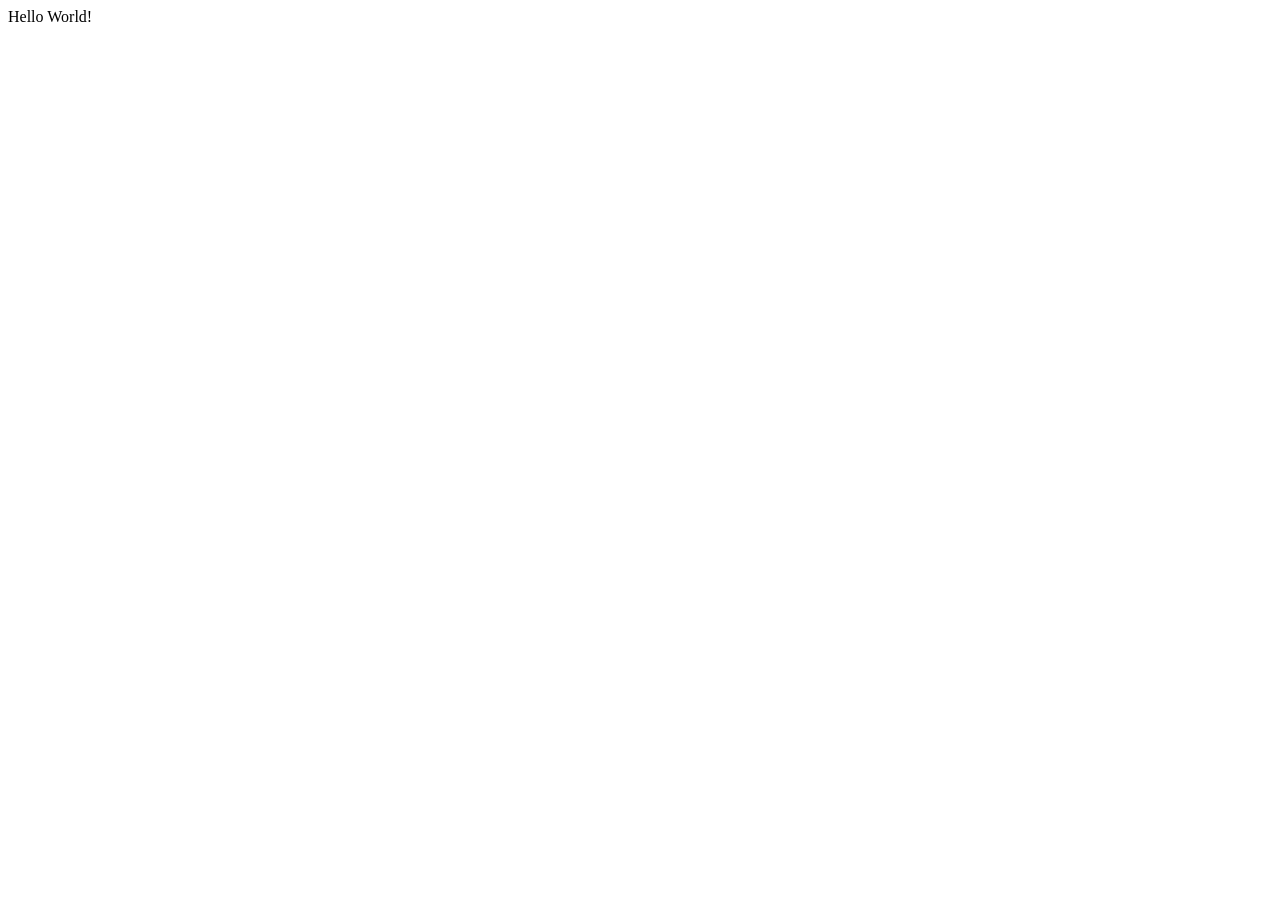
==== index.html @ c51a816c "initial project structure" ====
<!doctype html>
<html lang="en">
  <head>
    <meta charset="UTF-8" />
    <meta name="viewport" content="width=device-width, initial-scale=1.0" />
    <title>Final Project</title>
    <link rel="stylesheet" href="./src/css/style.css" />
  </head>
  <body>
    Hello World!

    <script src="./src/js/index.js"></script>
  </body>
</html>
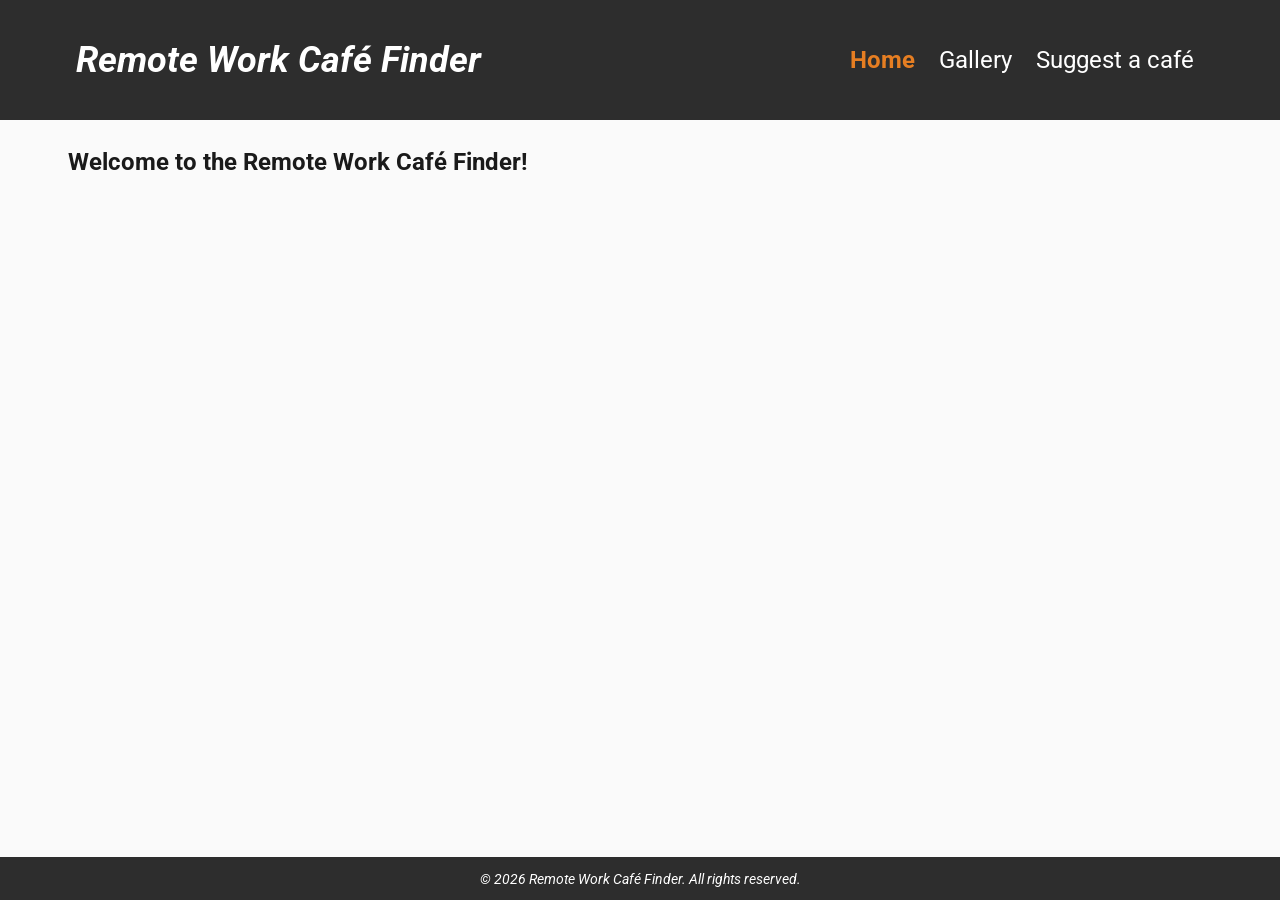
==== commit 9033cd8a: "style: import Roboto font, and add basic css styles fro reset, color variables, layout, and appearan" ====
--- a/index.html
+++ b/index.html
@@ -3,11 +3,49 @@
   <head>
     <meta charset="UTF-8" />
     <meta name="viewport" content="width=device-width, initial-scale=1.0" />
-    <title>Final Project</title>
-    <link rel="stylesheet" href="./src/css/style.css" />
+    <title>Remote Work Café Finder</title>
+    <link rel="preconnect" href="https://fonts.googleapis.com" />
+    <link rel="preconnect" href="https://fonts.gstatic.com" crossorigin />
+    <link
+      href="https://fonts.googleapis.com/css2?family=Roboto:wght@400;500;700&display=swap"
+      rel="stylesheet"
+    />
+    <link rel="stylesheet" href="./src/css/base.css" />
+    <link rel="stylesheet" href="./src/css/typography.css" />
+    <link rel="stylesheet" href="./src/css/layout.css" />
+    <link rel="stylesheet" href="./src/css/appearance.css" />
   </head>
   <body>
-    Hello World!
+    <header>
+      <div class="container">
+        <h1><i class="title-lg">Remote Work Café Finder</i></h1>
+        <nav>
+          <ul>
+            <li>
+              <a href="#" class="nav-link nav-link-active text-lg">Home</a>
+            </li>
+            <li>
+              <a href="./gallery.html" class="nav-link text-lg">Gallery</a>
+            </li>
+            <li>
+              <a href="./form.html" class="nav-link text-lg">Suggest a café</a>
+            </li>
+          </ul>
+        </nav>
+      </div>
+    </header>
+    <main>
+      <div class="container">
+        <h2>Welcome to the Remote Work Café Finder!</h2>
+      </div>
+    </main>
+    <footer>
+      <p>
+        <i class="text-sm">
+          &copy; 2026 Remote Work Café Finder. All rights reserved.
+        </i>
+      </p>
+    </footer>
 
     <script src="./src/js/index.js"></script>
   </body>
--- a/src/css/base.css
+++ b/src/css/base.css
@@ -0,0 +1,44 @@
+:root {
+  --primary-color: #2d2d2d;
+  --secondary-color: #f0f0f0;
+  --accent-color: #e67e22;
+  --dark-text: #1a1a1a;
+  --light-text: #ffffff;
+  --background-color: #fafafa;
+  --success-color: #27ae60;
+  --error-color: #e74c3c;
+}
+
+* {
+  margin: 0;
+  padding: 0;
+  box-sizing: border-box;
+}
+ul,
+ol {
+  list-style: none;
+}
+a {
+  color: inherit;
+  text-decoration: none;
+}
+button {
+  background: none;
+  border: none;
+  cursor: pointer;
+}
+img {
+  max-width: 100%;
+  height: auto;
+  display: block;
+}
+
+html {
+  height: 100dvh;
+}
+body {
+  background-color: var(--background-color);
+  color: var(--dark-text);
+  font-family: "Roboto", sans-serif;
+  min-height: 100dvh;
+}
--- a/src/css/typography.css
+++ b/src/css/typography.css
@@ -0,0 +1,10 @@
+.title-lg {
+  font-size: 2.25rem;
+}
+
+.text-lg {
+  font-size: 1.5rem;
+}
+.text-sm {
+  font-size: 0.875rem;
+}
--- a/src/css/layout.css
+++ b/src/css/layout.css
@@ -0,0 +1,38 @@
+body {
+  display: flex;
+  flex-direction: column;
+}
+
+main {
+  flex-grow: 1;
+}
+
+.container {
+  max-width: 1200px;
+  height: 100%;
+  margin: 0 auto;
+  padding: 28px;
+}
+
+header .container {
+  padding: 36px;
+  display: flex;
+  flex-wrap: wrap;
+  justify-content: space-between;
+  align-items: center;
+  gap: 8px;
+}
+
+nav ul {
+  display: flex;
+  flex-wrap: wrap;
+  justify-content: center;
+  gap: 4px;
+}
+nav ul li {
+  margin: 12px;
+}
+
+footer {
+  padding: 12px;
+}
--- a/src/css/appearance.css
+++ b/src/css/appearance.css
@@ -0,0 +1,23 @@
+header {
+  background-color: var(--primary-color);
+  color: var(--light-text);
+  text-align: center;
+}
+
+nav ul li {
+  margin: 10px;
+}
+
+.nav-link:hover {
+  color: var(--accent-color);
+}
+.nav-link-active {
+  color: var(--accent-color);
+  font-weight: bold;
+}
+
+footer {
+  background-color: var(--primary-color);
+  color: var(--light-text);
+  text-align: center;
+}
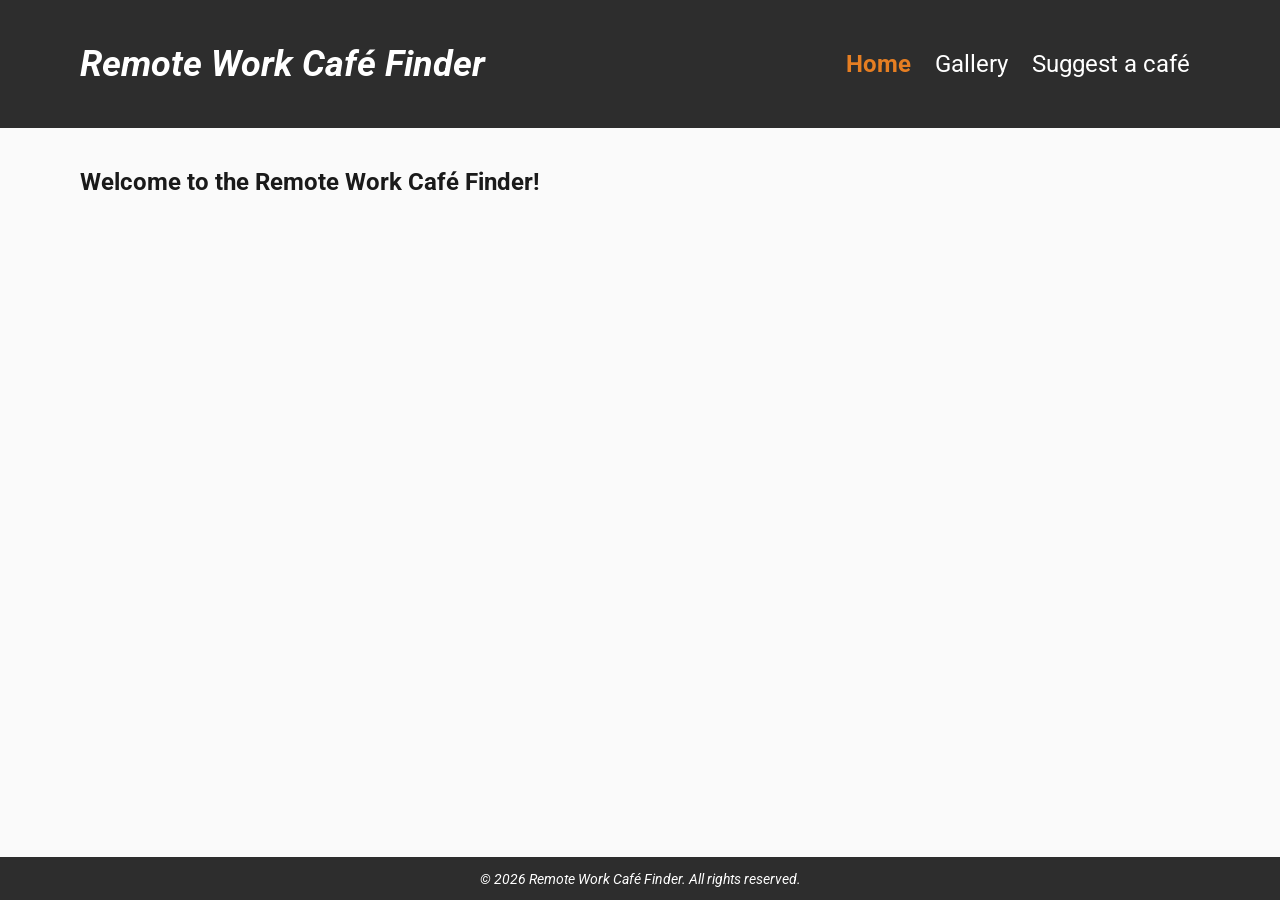
==== commit 3b754581: "style: add gallery and weather widget styles and responsiveness (Closes #14)" ====
--- a/index.html
+++ b/index.html
@@ -18,7 +18,7 @@
   <body>
     <header>
       <div class="container">
-        <h1><i class="title-lg">Remote Work Café Finder</i></h1>
+        <h1><i class="title-xl">Remote Work Café Finder</i></h1>
         <nav>
           <ul>
             <li>
--- a/src/css/base.css
+++ b/src/css/base.css
@@ -7,6 +7,13 @@
   --background-color: #fafafa;
   --success-color: #27ae60;
   --error-color: #e74c3c;
+  --feature-wifi-color: green;
+  --feature-quiet-color: teal;
+  --feature-cozy-color: blue;
+  --feature-outlets-color: purple;
+  --feature-dog-friendly-color: orange;
+  --feature-coffee-and-beer-color: brown;
+  --feature-spacious-color: magenta;
 }
 
 * {
--- a/src/css/typography.css
+++ b/src/css/typography.css
@@ -1,10 +1,54 @@
+.title-xl {
+  font-size: 2rem;
+}
 .title-lg {
-  font-size: 2.25rem;
+  font-size: 1.75rem;
+  margin-bottom: 12px;
+}
+.title-md {
+  font-size: 1.5rem;
+}
+.title-sm {
+  font-size: 1.25rem;
+  margin-bottom: 8px;
 }
 
 .text-lg {
-  font-size: 1.5rem;
+  font-size: 1.25rem;
+}
+.text-cursive {
+  font-size: 1rem;
+  font-style: italic;
 }
 .text-sm {
   font-size: 0.875rem;
 }
+
+@media (min-width: 480px) {
+  .title {
+    margin-bottom: 20px;
+  }
+}
+@media (min-width: 768px) {
+  .title-xl {
+    font-size: 2.25rem;
+  }
+  .title {
+    font-size: 2rem;
+    margin-bottom: 32px;
+  }
+  .title-md {
+    font-size: 1.75rem;
+  }
+  .title-sm {
+    font-size: 1.5rem;
+    margin-bottom: 12px;
+  }
+
+  .text-lg {
+    font-size: 1.5rem;
+  }
+  .text-cursive {
+    font-size: 1.125rem;
+  }
+}
--- a/src/css/layout.css
+++ b/src/css/layout.css
@@ -11,11 +11,11 @@
   max-width: 1200px;
   height: 100%;
   margin: 0 auto;
-  padding: 28px;
+  padding: 16px;
 }
 
 header .container {
-  padding: 36px;
+  padding: 16px;
   display: flex;
   flex-wrap: wrap;
   justify-content: space-between;
@@ -36,3 +36,121 @@
 footer {
   padding: 12px;
 }
+
+.flex-wrap {
+  display: flex;
+  flex-wrap: wrap;
+  align-items: center;
+  gap: 12px;
+}
+
+.section {
+  display: flex;
+  flex-direction: column;
+  gap: 16px;
+  padding: 16px;
+}
+
+.gallery {
+  display: grid;
+  grid-template-columns: 1fr;
+  gap: 16px;
+}
+
+.gallery-controls {
+  display: flex;
+  flex-wrap: wrap;
+  justify-content: space-between;
+  align-items: center;
+  gap: 20px;
+}
+.search-input {
+  padding: 8px;
+}
+.button {
+  padding: 8px 16px;
+}
+.gallery-card-cover {
+  display: grid;
+}
+.gallery-card-cover figure,
+span {
+  grid-row: 1;
+  grid-column: 1;
+}
+.rating {
+  margin: 12px;
+  padding: 8px;
+}
+.gallery-image {
+  max-width: 100%;
+  min-width: 0;
+  height: auto;
+  object-fit: cover;
+  border-top-left-radius: 8px;
+  border-top-right-radius: 8px;
+}
+.gallery-card-content {
+  display: flex;
+  flex-direction: column;
+  gap: 4px;
+  padding: 12px;
+}
+.gallery-card-bottom {
+  display: flex;
+  flex-wrap: wrap;
+  justify-content: space-between;
+  align-items: center;
+  gap: 12px;
+  padding: 12px;
+}
+.gallery-feature-container {
+  display: flex;
+  flex-wrap: wrap;
+  gap: 6px;
+}
+.feature {
+  padding: 6px;
+}
+
+@media (min-width: 480px) {
+  header .container {
+    padding: 24px;
+  }
+  .container {
+    padding: 24px;
+  }
+  .section {
+    padding: 24px;
+  }
+  .gallery {
+    gap: 24px;
+  }
+}
+
+@media (min-width: 768px) {
+  header .container {
+    padding: 40px;
+  }
+
+  .container {
+    padding: 40px;
+  }
+
+  .section {
+    padding: 36px;
+    gap: 24px;
+  }
+
+  .gallery {
+    grid-template-columns: repeat(2, 1fr);
+    gap: 32px;
+  }
+  .gallery-card-content {
+    gap: 8px;
+    padding: 20px;
+  }
+  .gallery-card-bottom {
+    padding: 20px;
+  }
+}
--- a/src/css/appearance.css
+++ b/src/css/appearance.css
@@ -21,3 +21,119 @@
   color: var(--light-text);
   text-align: center;
 }
+
+.primary-color {
+  color: var(--primary-color);
+}
+.accent-color {
+  color: var(--accent-color);
+}
+
+.section {
+  border: 2px solid var(--primary-color);
+  border-radius: 20px;
+  box-shadow: 0 4px 8px var(--primary-color);
+}
+.search-input {
+  border: 1px solid var(--primary-color);
+  border-radius: 4px;
+  box-shadow: 0 1px 2px var(--primary-color);
+}
+.button {
+  color: var(--accent-color);
+  border: 2px solid var(--accent-color);
+  border-radius: 4px;
+  box-shadow: 0 2px 4px var(--accent-color);
+  font-weight: bold;
+  cursor: pointer;
+}
+.button:active {
+  translate: 1px 1px;
+}
+
+.gallery-card {
+  border: 1px solid var(--primary-color);
+  border-radius: 8px;
+  box-shadow: 0 2px 4px var(--primary-color);
+}
+.rating {
+  width: min-content;
+  height: min-content;
+  background-color: color-mix(in srgb, var(--accent-color), transparent 40%);
+  border: 2px solid var(--accent-color);
+  color: var(--light-text);
+  border-radius: 4px;
+}
+.feature {
+  border-radius: 4px;
+}
+.feature-wifi {
+  background-color: color-mix(
+    in srgb,
+    var(--feature-wifi-color),
+    transparent 70%
+  );
+  border: 2px solid var(--feature-wifi-color);
+  color: var(--feature-wifi-color);
+  box-shadow: 0 1px 2px var(--feature-wifi-color);
+}
+.feature-quiet {
+  background-color: color-mix(
+    in srgb,
+    var(--feature-quiet-color),
+    transparent 70%
+  );
+  border: 2px solid var(--feature-quiet-color);
+  color: var(--feature-quiet-color);
+  box-shadow: 0 1px 2px var(--feature-quiet-color);
+}
+.feature-cozy {
+  background-color: color-mix(
+    in srgb,
+    var(--feature-cozy-color),
+    transparent 70%
+  );
+  border: 2px solid var(--feature-cozy-color);
+  color: var(--feature-cozy-color);
+  box-shadow: 0 1px 2px var(--feature-cozy-color);
+}
+.feature-outlets {
+  background-color: color-mix(
+    in srgb,
+    var(--feature-outlets-color),
+    transparent 70%
+  );
+  border: 2px solid var(--feature-outlets-color);
+  color: var(--feature-outlets-color);
+  box-shadow: 0 1px 2px var(--feature-outlets-color);
+}
+.feature-dog-friendly {
+  background-color: color-mix(
+    in srgb,
+    var(--feature-dog-friendly-color),
+    transparent 70%
+  );
+  border: 2px solid var(--feature-dog-friendly-color);
+  color: var(--feature-dog-friendly-color);
+  box-shadow: 0 1px 2px var(--feature-dog-friendly-color);
+}
+.feature-coffee-and-beer {
+  background-color: color-mix(
+    in srgb,
+    var(--feature-coffee-and-beer-color),
+    transparent 70%
+  );
+  border: 2px solid var(--feature-coffee-and-beer-color);
+  color: var(--feature-coffee-and-beer-color);
+  box-shadow: 0 1px 2px var(--feature-coffee-and-beer-color);
+}
+.feature-spacious {
+  background-color: color-mix(
+    in srgb,
+    var(--feature-spacious-color),
+    transparent 70%
+  );
+  border: 2px solid var(--feature-spacious-color);
+  color: var(--feature-spacious-color);
+  box-shadow: 0 1px 2px var(--feature-spacious-color);
+}
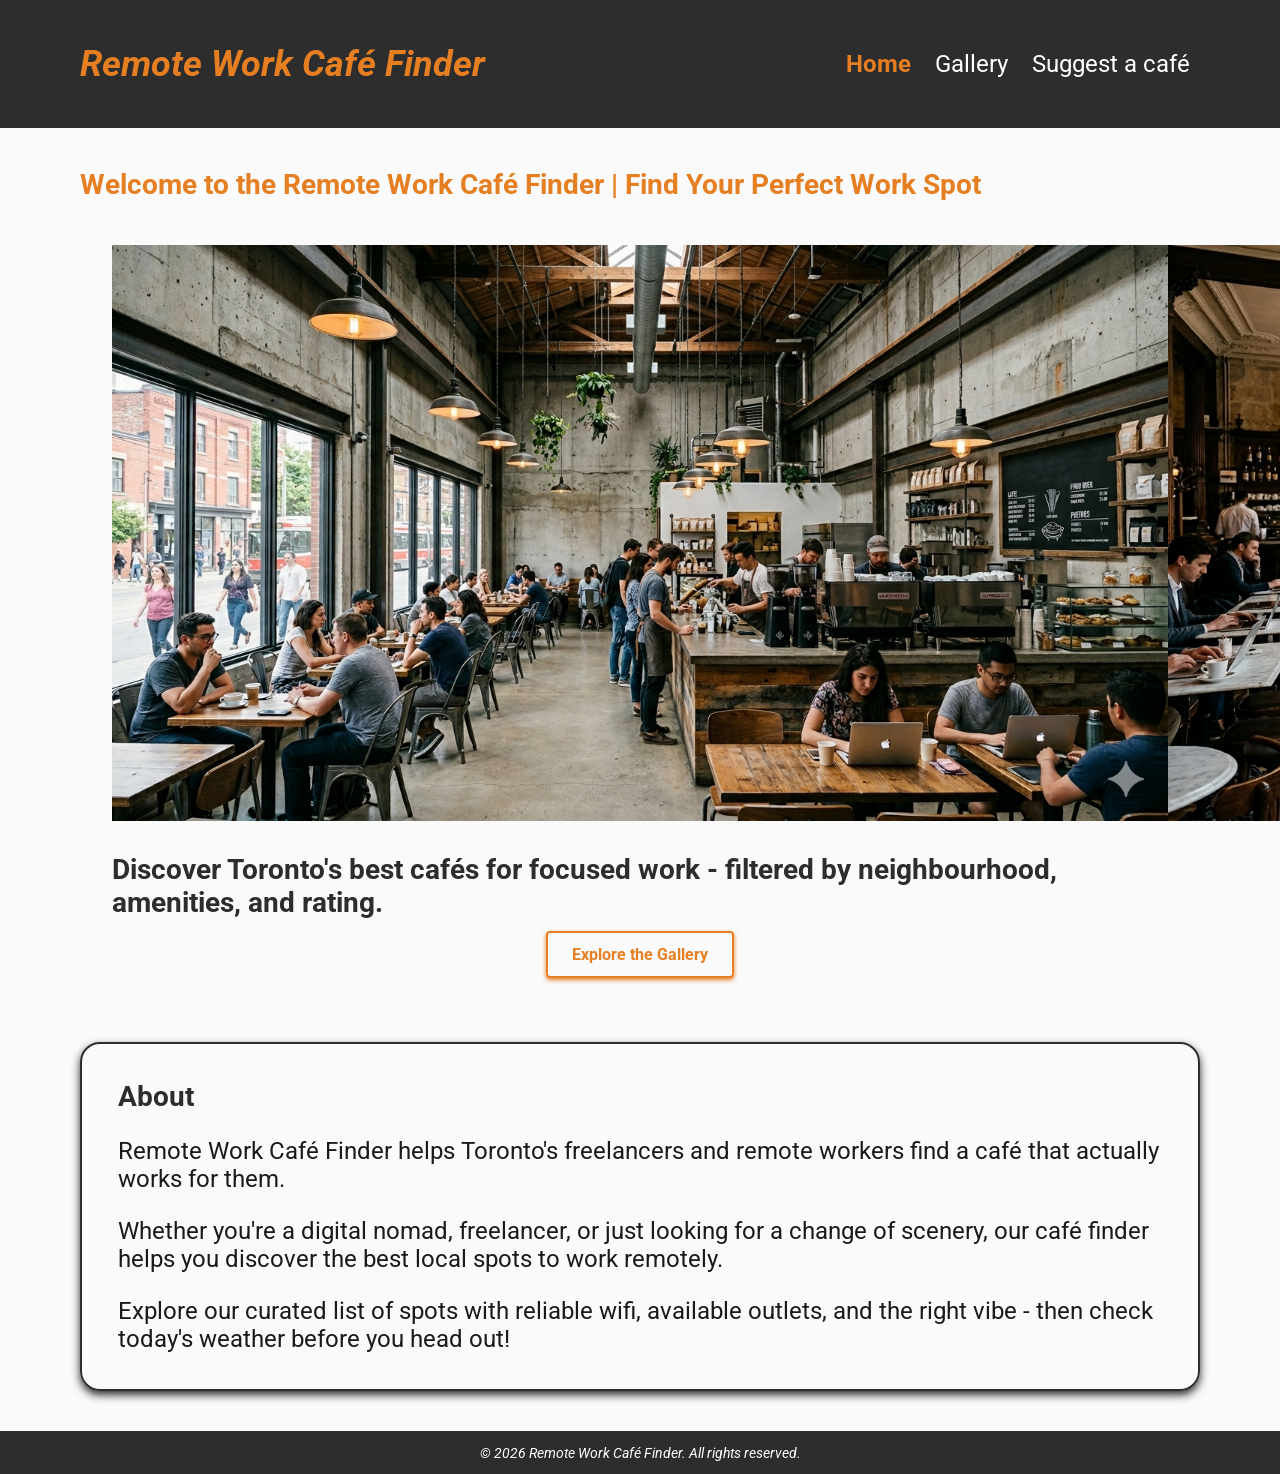
==== commit 8e53fb0f: "feat: add Home page content (Closes #) Co-authored-by: Copilot <copilot@github.com>" ====
--- a/index.html
+++ b/index.html
@@ -18,7 +18,7 @@
   <body>
     <header>
       <div class="container">
-        <h1><i class="title-xl">Remote Work Café Finder</i></h1>
+        <h1><i class="title-xl accent-color">Remote Work Café Finder</i></h1>
         <nav>
           <ul>
             <li>
@@ -36,7 +36,53 @@
     </header>
     <main>
       <div class="container">
-        <h2>Welcome to the Remote Work Café Finder!</h2>
+        <h2 class="title-lg accent-color">
+          Welcome to the Remote Work Café Finder | Find Your Perfect Work Spot
+        </h2>
+        <section class="hero-section">
+          <div class="hero-ticker" aria-label="Café image ticker">
+            <div class="ticker-track">
+              <img src="/assets/images/pilot-coffee.png" alt="Pilot Coffee" />
+              <img src="/assets/images/dineen-coffee.png" alt="Dineen Coffee" />
+              <img
+                src="/assets/images/jimmys-coffee.png"
+                alt="Jimmy's Coffee"
+              />
+              <img src="/assets/images/boxcar-social.png" alt="Boxcar Social" />
+              <img src="/assets/images/dark-horse.png" alt="Dark Horse" />
+              <img
+                src="/assets/images/rooster-coffee.png"
+                alt="Rooster Coffee"
+              />
+            </div>
+          </div>
+          <div class="hero-content">
+            <h3 class="title-md primary-color">
+              Discover Toronto's best cafés for focused work - filtered by
+              neighbourhood, amenities, and rating.
+            </h3>
+            <a href="./gallery.html" class="button text-lg"
+              >Explore the Gallery</a
+            >
+          </div>
+        </section>
+        <section class="section">
+          <h3 class="title-md primary-color">About</h3>
+          <p class="text-lg">
+            Remote Work Café Finder helps Toronto's freelancers and remote
+            workers find a café that actually works for them.
+          </p>
+          <p class="text-lg">
+            Whether you're a digital nomad, freelancer, or just looking for a
+            change of scenery, our café finder helps you discover the best local
+            spots to work remotely.
+          </p>
+          <p class="text-lg">
+            Explore our curated list of spots with reliable wifi, available
+            outlets, and the right vibe - then check today's weather before you
+            head out!
+          </p>
+        </section>
       </div>
     </main>
     <footer>
--- a/src/css/base.css
+++ b/src/css/base.css
@@ -5,6 +5,7 @@
   --dark-text: #1a1a1a;
   --light-text: #ffffff;
   --background-color: #fafafa;
+  --field-background-color: #ffffff;
   --success-color: #27ae60;
   --error-color: #e74c3c;
   --feature-wifi-color: green;
@@ -39,6 +40,10 @@
   height: auto;
   display: block;
 }
+select,
+::picker(select) {
+  appearance: base-select;
+}
 
 html {
   height: 100dvh;
--- a/src/css/layout.css
+++ b/src/css/layout.css
@@ -37,9 +37,36 @@
   padding: 12px;
 }
 
+.success-message {
+  padding: 12px;
+}
+.form-error {
+  padding: 8px;
+}
 .flex-wrap {
   display: flex;
   flex-wrap: wrap;
+  align-items: center;
+  gap: 12px;
+}
+.text-field {
+  padding: 8px;
+}
+
+.hero-section {
+  display: flex;
+  flex-direction: column;
+  align-items: center;
+  gap: 16px;
+  padding: 16px;
+  margin-bottom: 16px;
+}
+.ticker-track {
+  display: flex;
+}
+.hero-content {
+  display: flex;
+  flex-direction: column;
   align-items: center;
   gap: 12px;
 }
@@ -63,9 +90,6 @@
   justify-content: space-between;
   align-items: center;
   gap: 20px;
-}
-.search-input {
-  padding: 8px;
 }
 .button {
   padding: 8px 16px;
@@ -113,6 +137,33 @@
   padding: 6px;
 }
 
+.form-header {
+  justify-content: space-between;
+}
+.form {
+  display: flex;
+  flex-direction: column;
+  gap: 8px;
+}
+
+.form-group {
+  display: flex;
+  flex-direction: column;
+  gap: 4px;
+}
+.form-buttons {
+  display: flex;
+  flex-direction: column;
+  gap: 10px;
+}
+
+#cafe-features {
+  height: auto;
+}
+#cafe-features option {
+  padding: 8px;
+}
+
 @media (min-width: 480px) {
   header .container {
     padding: 24px;
@@ -120,11 +171,25 @@
   .container {
     padding: 24px;
   }
+  .hero-section {
+    gap: 24px;
+    padding: 24px;
+    margin-bottom: 24px;
+  }
   .section {
     padding: 24px;
   }
   .gallery {
     gap: 24px;
+  }
+
+  .form {
+    margin: 0 16px;
+  }
+  .form-buttons {
+    flex-direction: row;
+    justify-content: flex-end;
+    gap: 16px;
   }
 }
 
@@ -142,6 +207,12 @@
     gap: 24px;
   }
 
+  .hero-section {
+    gap: 32px;
+    padding: 32px;
+    margin-bottom: 32px;
+  }
+
   .gallery {
     grid-template-columns: repeat(2, 1fr);
     gap: 32px;
@@ -153,4 +224,34 @@
   .gallery-card-bottom {
     padding: 20px;
   }
-}
+
+  .form-header {
+    gap: 16px;
+  }
+  .form {
+    margin: 0 32px;
+    gap: 16px;
+  }
+  .form-group {
+    display: grid;
+    grid-template-columns: 1fr 5fr;
+    gap: 16px;
+  }
+  .form-error {
+    grid-column: 1 / 3;
+  }
+
+  .success-message {
+    padding: 16px;
+  }
+  .form-error {
+    padding: 12px;
+  }
+
+  .text-field {
+    padding: 12px;
+  }
+  .button {
+    padding: 12px 24px;
+  }
+}
--- a/src/css/appearance.css
+++ b/src/css/appearance.css
@@ -28,22 +28,26 @@
 .accent-color {
   color: var(--accent-color);
 }
+.text-field {
+  font-family: inherit;
+  font-size: 1rem;
+  background-color: var(--field-background-color);
+  border: 1px solid var(--primary-color);
+  border-radius: 4px;
+  box-shadow: 0 1px 2px var(--primary-color);
+}
 
 .section {
   border: 2px solid var(--primary-color);
   border-radius: 20px;
   box-shadow: 0 4px 8px var(--primary-color);
 }
-.search-input {
-  border: 1px solid var(--primary-color);
-  border-radius: 4px;
-  box-shadow: 0 1px 2px var(--primary-color);
-}
 .button {
   color: var(--accent-color);
   border: 2px solid var(--accent-color);
   border-radius: 4px;
   box-shadow: 0 2px 4px var(--accent-color);
+  font-size: 0.875rem;
   font-weight: bold;
   cursor: pointer;
 }
@@ -137,3 +141,43 @@
   color: var(--feature-spacious-color);
   box-shadow: 0 1px 2px var(--feature-spacious-color);
 }
+
+#cafe-form label {
+  font-weight: bold;
+}
+#cafe-features option:checked {
+  color: var(--accent-color);
+  font-weight: bold;
+}
+#cafe-features option:hover {
+  color: var(--light-text);
+  background-color: color-mix(in srgb, var(--accent-color), transparent 25%);
+  font-weight: bold;
+  border-radius: 8px;
+}
+#cafe-features option::checkmark {
+  color: var(--accent-color);
+  font-weight: 900;
+}
+
+.success-message {
+  color: var(--success-color);
+  background-color: color-mix(in srgb, var(--success-color), transparent 80%);
+  border-radius: 12px;
+  font-weight: bold;
+}
+.form-error {
+  color: var(--error-color);
+  background-color: color-mix(in srgb, var(--error-color), transparent 80%);
+  border-radius: 8px;
+  font-size: 0.875rem;
+}
+.form-error::before {
+  content: "⚠ ";
+}
+
+@media (min-width: 768px) {
+  .button {
+    font-size: 1rem;
+  }
+}
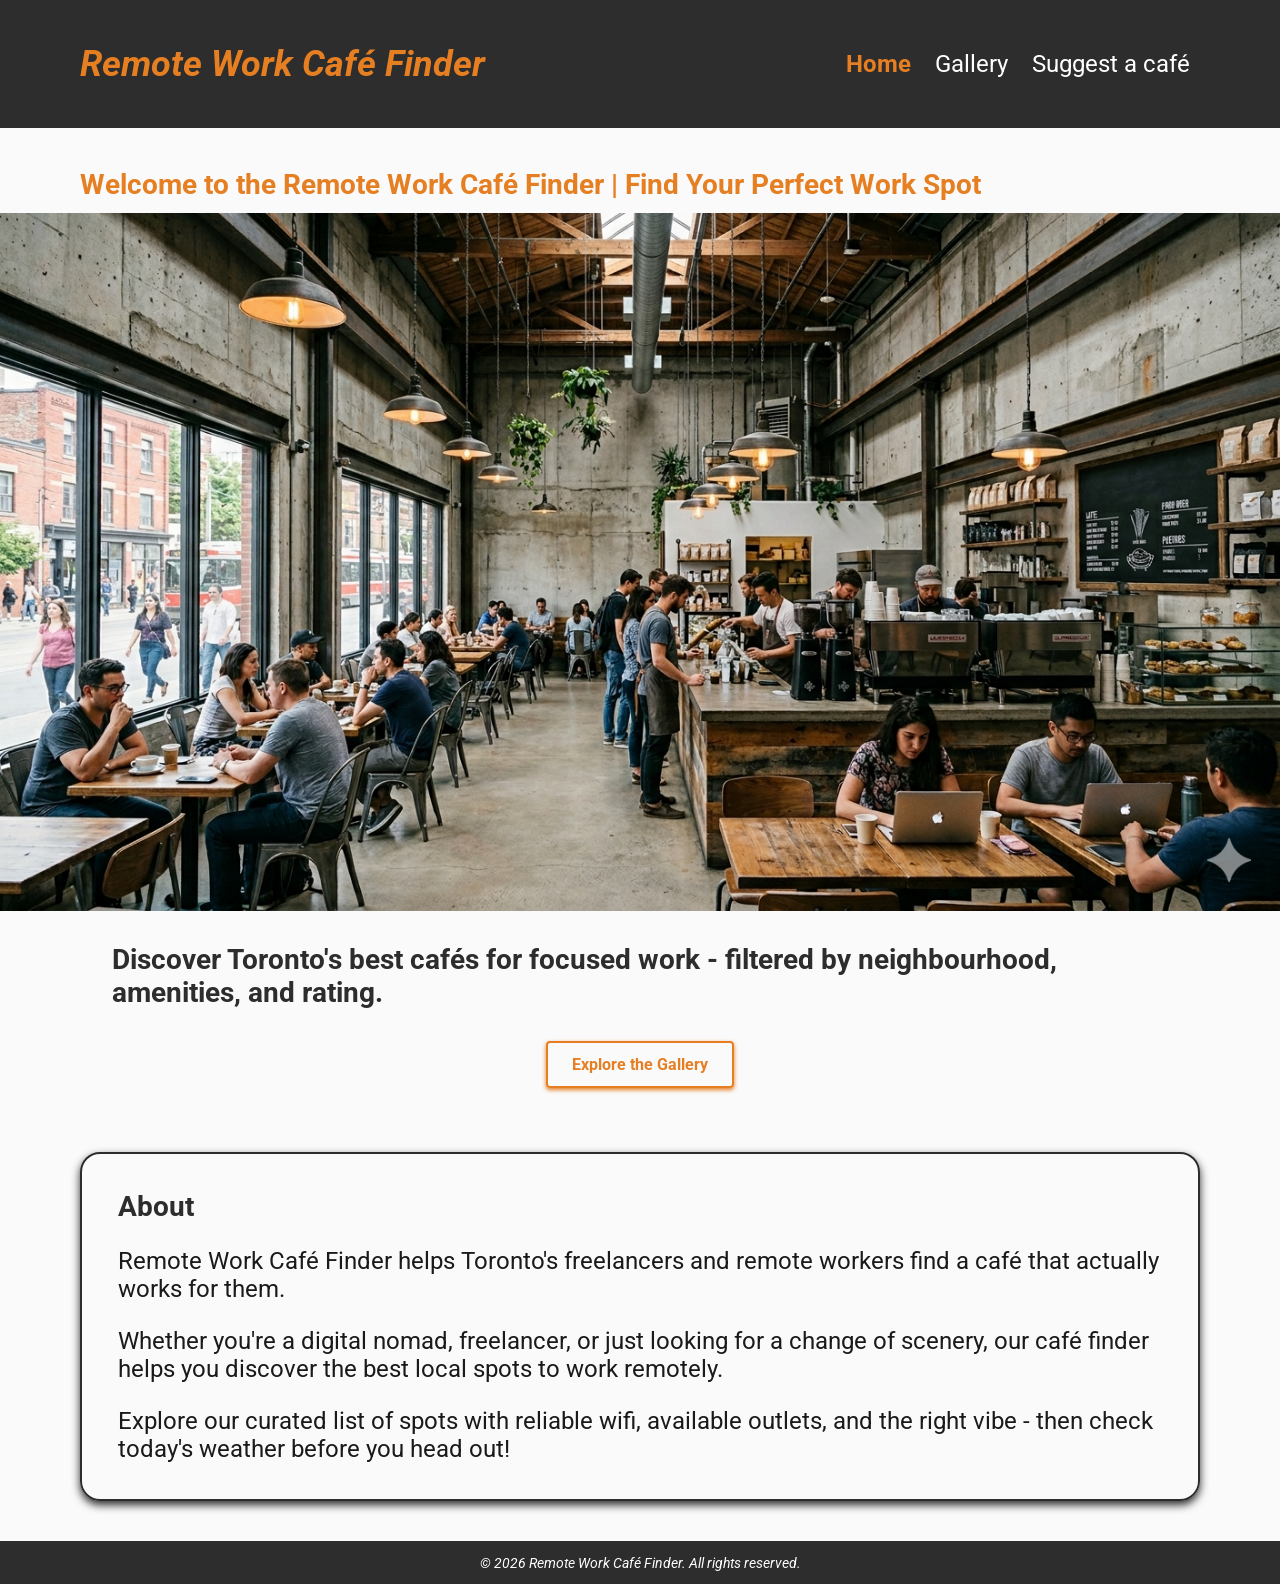
==== commit 4b8bbeda: "style: add Home page styles, hero ticker, responsiveness Co-authored-by: Copilot <copilot@github.com" ====
--- a/index.html
+++ b/index.html
@@ -39,32 +39,24 @@
         <h2 class="title-lg accent-color">
           Welcome to the Remote Work Café Finder | Find Your Perfect Work Spot
         </h2>
+        <div class="hero-ticker" aria-label="Café image ticker">
+          <div class="ticker-track">
+            <img src="/assets/images/pilot-coffee.png" alt="Pilot Coffee" />
+            <img src="/assets/images/dineen-coffee.png" alt="Dineen Coffee" />
+            <img src="/assets/images/jimmys-coffee.png" alt="Jimmy's Coffee" />
+            <img src="/assets/images/boxcar-social.png" alt="Boxcar Social" />
+            <img src="/assets/images/dark-horse.png" alt="Dark Horse" />
+            <img src="/assets/images/rooster-coffee.png" alt="Rooster Coffee" />
+          </div>
+        </div>
         <section class="hero-section">
-          <div class="hero-ticker" aria-label="Café image ticker">
-            <div class="ticker-track">
-              <img src="/assets/images/pilot-coffee.png" alt="Pilot Coffee" />
-              <img src="/assets/images/dineen-coffee.png" alt="Dineen Coffee" />
-              <img
-                src="/assets/images/jimmys-coffee.png"
-                alt="Jimmy's Coffee"
-              />
-              <img src="/assets/images/boxcar-social.png" alt="Boxcar Social" />
-              <img src="/assets/images/dark-horse.png" alt="Dark Horse" />
-              <img
-                src="/assets/images/rooster-coffee.png"
-                alt="Rooster Coffee"
-              />
-            </div>
-          </div>
-          <div class="hero-content">
-            <h3 class="title-md primary-color">
-              Discover Toronto's best cafés for focused work - filtered by
-              neighbourhood, amenities, and rating.
-            </h3>
-            <a href="./gallery.html" class="button text-lg"
-              >Explore the Gallery</a
-            >
-          </div>
+          <h3 class="title-md primary-color">
+            Discover Toronto's best cafés for focused work - filtered by
+            neighbourhood, amenities, and rating.
+          </h3>
+          <a href="./gallery.html" class="button text-lg">
+            Explore the Gallery
+          </a>
         </section>
         <section class="section">
           <h3 class="title-md primary-color">About</h3>
--- a/src/css/layout.css
+++ b/src/css/layout.css
@@ -1,6 +1,8 @@
 body {
   display: flex;
   flex-direction: column;
+  overflow-x: hidden;
+  width: 100vw;
 }
 
 main {
@@ -53,6 +55,30 @@
   padding: 8px;
 }
 
+.hero-ticker {
+  width: 100vw;
+  position: relative;
+  left: 50%;
+  transform: translateX(-50%);
+  overflow: hidden;
+}
+.ticker-track {
+  display: flex;
+  gap: 12px;
+  animation: ticker-scroll 30s linear infinite;
+  will-change: transform;
+}
+.ticker-track:hover {
+  animation-play-state: paused;
+}
+@keyframes ticker-scroll {
+  0% {
+    transform: translateX(0);
+  }
+  100% {
+    transform: translateX(-50%);
+  }
+}
 .hero-section {
   display: flex;
   flex-direction: column;
@@ -60,15 +86,6 @@
   gap: 16px;
   padding: 16px;
   margin-bottom: 16px;
-}
-.ticker-track {
-  display: flex;
-}
-.hero-content {
-  display: flex;
-  flex-direction: column;
-  align-items: center;
-  gap: 12px;
 }
 
 .section {
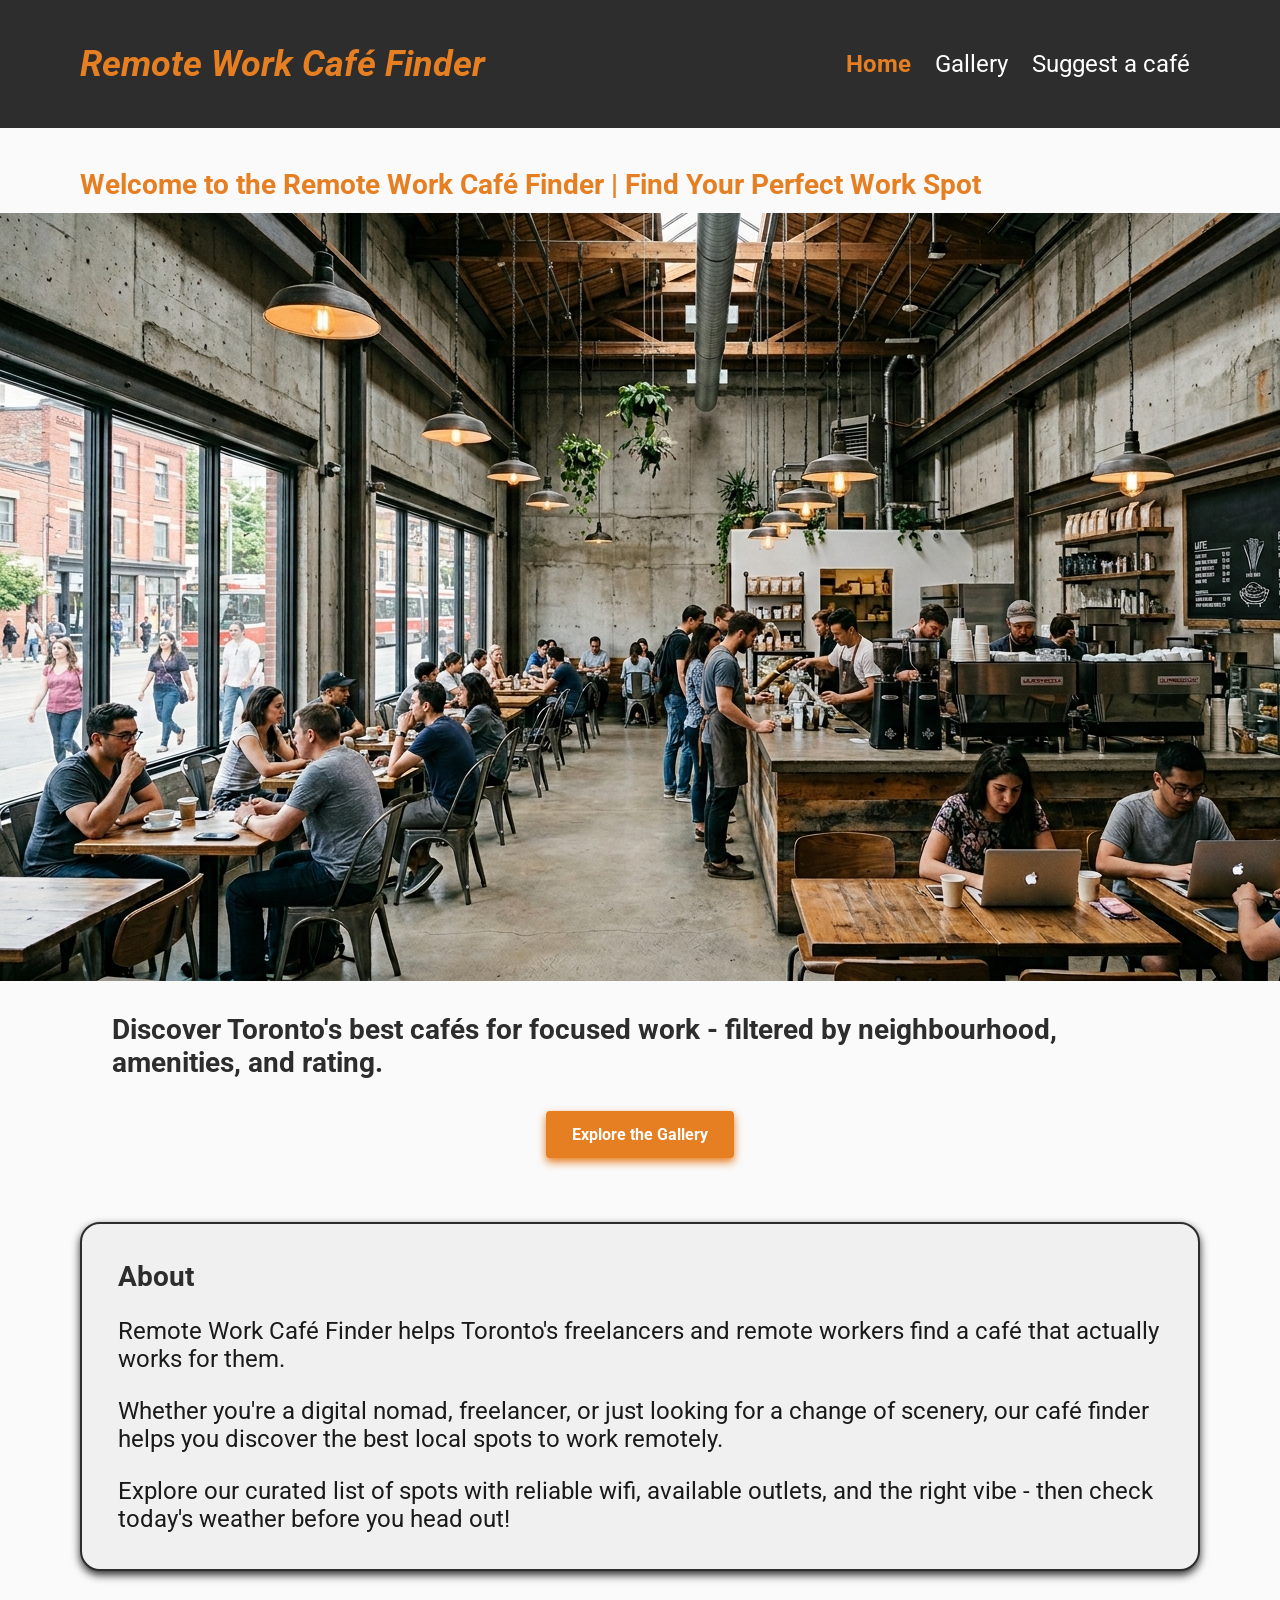
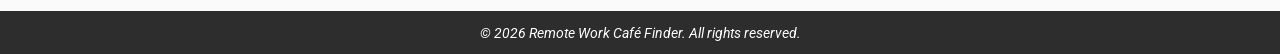
==== commit fc9f6e05: "Style: fix hero-ticker, buttons, and section background styles (Closes #31) Co-authored-by: Copilot " ====
--- a/index.html
+++ b/index.html
@@ -47,6 +47,13 @@
             <img src="/assets/images/boxcar-social.png" alt="Boxcar Social" />
             <img src="/assets/images/dark-horse.png" alt="Dark Horse" />
             <img src="/assets/images/rooster-coffee.png" alt="Rooster Coffee" />
+            <!-- Duplicate for seamless infinite scroll -->
+            <img src="/assets/images/pilot-coffee.png" alt="Pilot Coffee" />
+            <img src="/assets/images/dineen-coffee.png" alt="Dineen Coffee" />
+            <img src="/assets/images/jimmys-coffee.png" alt="Jimmy's Coffee" />
+            <img src="/assets/images/boxcar-social.png" alt="Boxcar Social" />
+            <img src="/assets/images/dark-horse.png" alt="Dark Horse" />
+            <img src="/assets/images/rooster-coffee.png" alt="Rooster Coffee" />
           </div>
         </div>
         <section class="hero-section">
@@ -54,7 +61,7 @@
             Discover Toronto's best cafés for focused work - filtered by
             neighbourhood, amenities, and rating.
           </h3>
-          <a href="./gallery.html" class="button text-lg">
+          <a href="./gallery.html" class="button button-primary text-lg">
             Explore the Gallery
           </a>
         </section>
--- a/src/css/layout.css
+++ b/src/css/layout.css
@@ -65,7 +65,8 @@
 .ticker-track {
   display: flex;
   gap: 12px;
-  animation: ticker-scroll 30s linear infinite;
+  width: max-content;
+  animation: ticker-scroll 120s linear infinite;
   will-change: transform;
 }
 .ticker-track:hover {
@@ -193,6 +194,9 @@
     padding: 24px;
     margin-bottom: 24px;
   }
+  .ticker-track {
+    animation: ticker-scroll 90s linear infinite;
+  }
   .section {
     padding: 24px;
   }
@@ -229,6 +233,9 @@
     padding: 32px;
     margin-bottom: 32px;
   }
+  .ticker-track {
+    animation: ticker-scroll 60s linear infinite;
+  }
 
   .gallery {
     grid-template-columns: repeat(2, 1fr);
--- a/src/css/appearance.css
+++ b/src/css/appearance.css
@@ -41,12 +41,11 @@
   border: 2px solid var(--primary-color);
   border-radius: 20px;
   box-shadow: 0 4px 8px var(--primary-color);
+  background-color: var(--secondary-color);
 }
 .button {
-  color: var(--accent-color);
   border: 2px solid var(--accent-color);
   border-radius: 4px;
-  box-shadow: 0 2px 4px var(--accent-color);
   font-size: 0.875rem;
   font-weight: bold;
   cursor: pointer;
@@ -54,8 +53,19 @@
 .button:active {
   translate: 1px 1px;
 }
+.button-primary {
+  background-color: var(--accent-color);
+  color: var(--light-text);
+  box-shadow: 0 4px 8px var(--accent-color);
+}
+.button-secondary {
+  background-color: var(--field-background-color);
+  color: var(--accent-color);
+  box-shadow: 0 2px 4px var(--accent-color);
+}
 
 .gallery-card {
+  background-color: var(--field-background-color);
   border: 1px solid var(--primary-color);
   border-radius: 8px;
   box-shadow: 0 2px 4px var(--primary-color);
